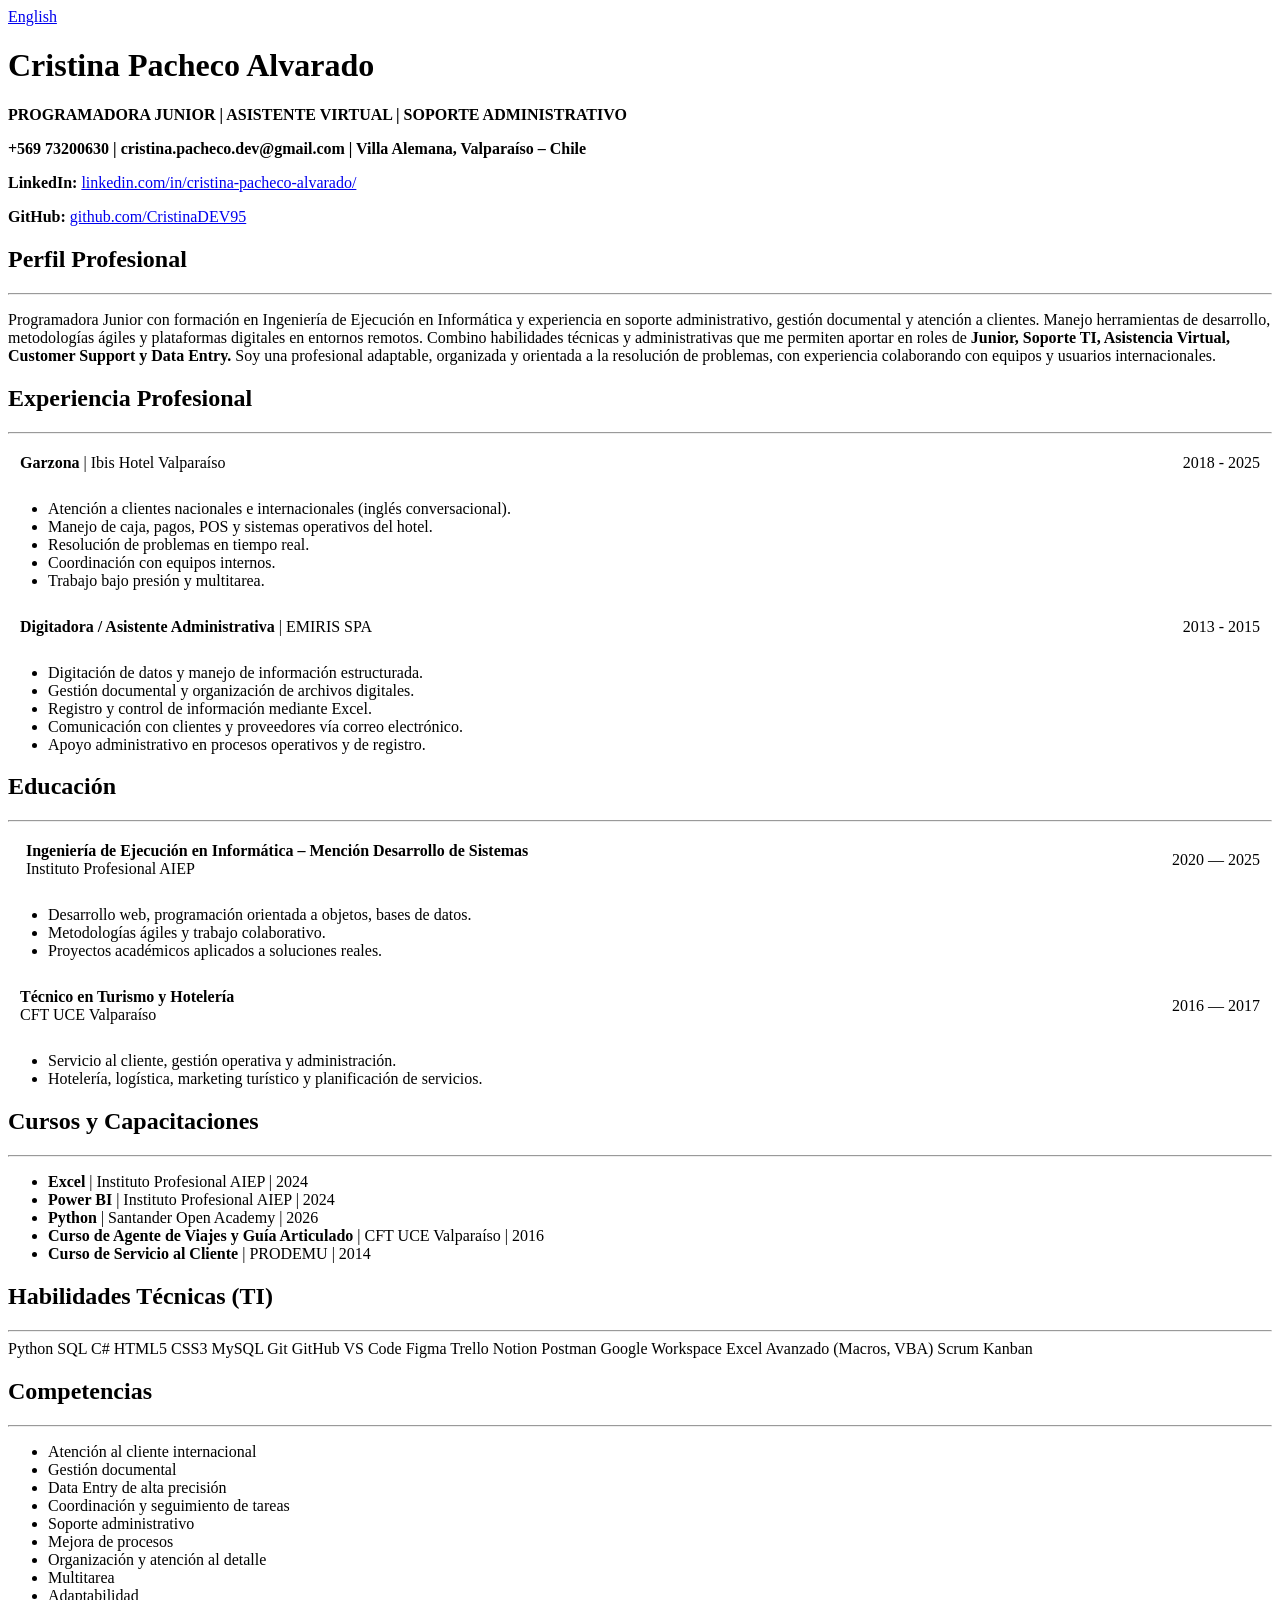
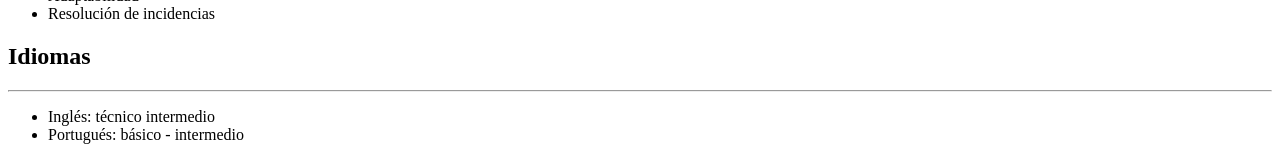
==== index.html @ 23bf9e2e "Add files via upload" ====
<!DOCTYPE html>
<html lang="es">
<head>
    <meta charset="UTF-8">
    <meta name="viewport" content="width=device-width, initial-scale=1.0">
    <title>Cristina Pacheco Alvarado – Resume</title>
    <link rel="stylesheet" href="style.css">
</head>

<body>

    <!-- Botón flotante para cambiar a inglés -->
    <div class="language-switch">
        <a href="english.html">English</a>
    </div>

    <div class="container">
        <h1>Cristina Pacheco Alvarado</h1>
        <div class="header-info">
            <p><strong>PROGRAMADORA JUNIOR | ASISTENTE VIRTUAL | SOPORTE ADMINISTRATIVO</strong></p>
            <p><strong>+569 73200630 | cristina.pacheco.dev@gmail.com | Villa Alemana, Valparaíso – Chile</strong> </p>
            <p><strong>LinkedIn:</strong> <a href="https://linkedin.com/in/cristina-pacheco-alvarado/" target="_blank">linkedin.com/in/cristina-pacheco-alvarado/</a></p>
            <p><strong>GitHub:</strong> <a href="https://github.com/CristinaDEV95" target="_blank">github.com/CristinaDEV95</a></p>
        </div>

        <div class="section">
            <h2>Perfil Profesional</h2>
            <hr>
            <p>
                Programadora Junior con formación en Ingeniería de Ejecución en Informática y experiencia en soporte administrativo, gestión documental y atención a clientes. Manejo herramientas de desarrollo, metodologías ágiles y plataformas digitales en entornos remotos. Combino habilidades técnicas y administrativas que me permiten aportar en roles de <strong> Junior, Soporte TI, Asistencia Virtual, Customer Support y Data Entry.</strong> Soy una profesional adaptable, organizada y orientada a la resolución de problemas, con experiencia colaborando con equipos y usuarios internacionales.
            </p>
        </div>

        <div class="section">
            <h2>Experiencia Profesional</h2>
            <hr>
            <table style="width: 100%">
                <tr>
                    <td style="text-align: left; padding: 10px;"><strong>Garzona</strong> | Ibis Hotel Valparaíso</td>
                    <td style="text-align: right; padding: 10px;">2018 - 2025</td>
                </tr>
            </table>
            <ul>
                <li>Atención a clientes nacionales e internacionales (inglés conversacional).</li>
                <li>Manejo de caja, pagos, POS y sistemas operativos del hotel.</li>
                <li>Resolución de problemas en tiempo real.</li>
                <li>Coordinación con equipos internos.</li>
                <li>Trabajo bajo presión y multitarea.</li>
            </ul>

            <table style="width: 100%">
                <tr>
                    <td style="text-align: left; padding: 10px;"><strong>Digitadora / Asistente Administrativa</strong> | EMIRIS SPA</td>
                    <td style="text-align: right; padding: 10px;">2013 - 2015</td>
                </tr>
            </table>
            <ul>
                <li>Digitación de datos y manejo de información estructurada.</li>
                <li>Gestión documental y organización de archivos digitales.</li>
                <li>Registro y control de información mediante Excel.</li>
                <li>Comunicación con clientes y proveedores vía correo electrónico.</li>
                <li>Apoyo administrativo en procesos operativos y de registro.</li>
            </ul>
        </div>

        <div class="section">
            <h2>Educación</h2>
            <hr>

            <table style="width: 100%">
                <th>
                    <td style="text-align: left; padding: 10px;"><strong>Ingeniería de Ejecución en Informática – Mención Desarrollo de Sistemas</strong><br>Instituto Profesional AIEP</td>
                    <td style="text-align: right; padding: 10px;"> 2020 — 2025</td>
                </tr>
            </table>
            <ul>
                <li>Desarrollo web, programación orientada a objetos, bases de datos.</li>
                <li>Metodologías ágiles y trabajo colaborativo.</li>
                <li>Proyectos académicos aplicados a soluciones reales.</li>
            </ul>

            <table style="width: 100%">
                <tr>
                    <td style="text-align: left; padding: 10px;"><strong>Técnico en Turismo y Hotelería</strong><br>CFT UCE Valparaíso</td>
                    <td style="text-align: right; padding: 10px;"> 2016 — 2017</td>
                </tr>
            </table>
            <ul>
                <li>Servicio al cliente, gestión operativa y administración.</li>
                <li>Hotelería, logística, marketing turístico y planificación de servicios.</li>
            </ul>
        </div>

        <div class="section">
            <h2>Cursos y Capacitaciones</h2>
            <hr>
            <ul>
                <li><strong>Excel </strong> | Instituto Profesional AIEP | 2024</li>
                <li><strong>Power BI </strong> | Instituto Profesional AIEP | 2024</li>
                <li><strong>Python</strong> | Santander Open Academy | 2026</li>
                <li><strong>Curso de Agente de Viajes y Guía Articulado</strong> | CFT UCE Valparaíso | 2016</li>
                <li><strong>Curso de Servicio al Cliente</strong> | PRODEMU | 2014</li>
            </ul>      
        
        </div>
        <div class="section">
            <h2>Habilidades Técnicas (TI)</h2>
            <hr>
            <div class="skills">
                <span>Python</span>
                <span>SQL</span>
                <span>C#</span>
                <span>HTML5</span>
                <span>CSS3</span>
                <span>MySQL</span>
                <span>Git</span>
                <span>GitHub</span>
                <span>VS Code</span>
                <span>Figma</span>
                <span>Trello</span>
                <span>Notion</span>
                <span>Postman</span>
                <span>Google Workspace</span>
                <span>Excel Avanzado (Macros, VBA)</span>
                <span>Scrum</span>
                <span>Kanban</span>
            </div>
        </div>

        <div class="section">
            <h2>Competencias</h2>
            <hr>
            <ul>
                <li>Atención al cliente internacional</li>
                <li>Gestión documental</li>
                <li>Data Entry de alta precisión</li>
                <li>Coordinación y seguimiento de tareas</li>
                <li>Soporte administrativo</li>
                <li>Mejora de procesos</li>
                <li>Organización y atención al detalle</li>
                <li>Multitarea</li>
                <li>Adaptabilidad</li>
                <li>Resolución de incidencias</li>
            </ul>
        </div>

        <div class="section">
            <h2>Idiomas</h2>
            <hr>
            <div class="skills">
                <ul>
                    <li>Inglés: técnico intermedio</li>
                    <li>Portugués: básico - intermedio</li>
                </ul>
            </div>
        </div>
    </div>
</body>
</html>
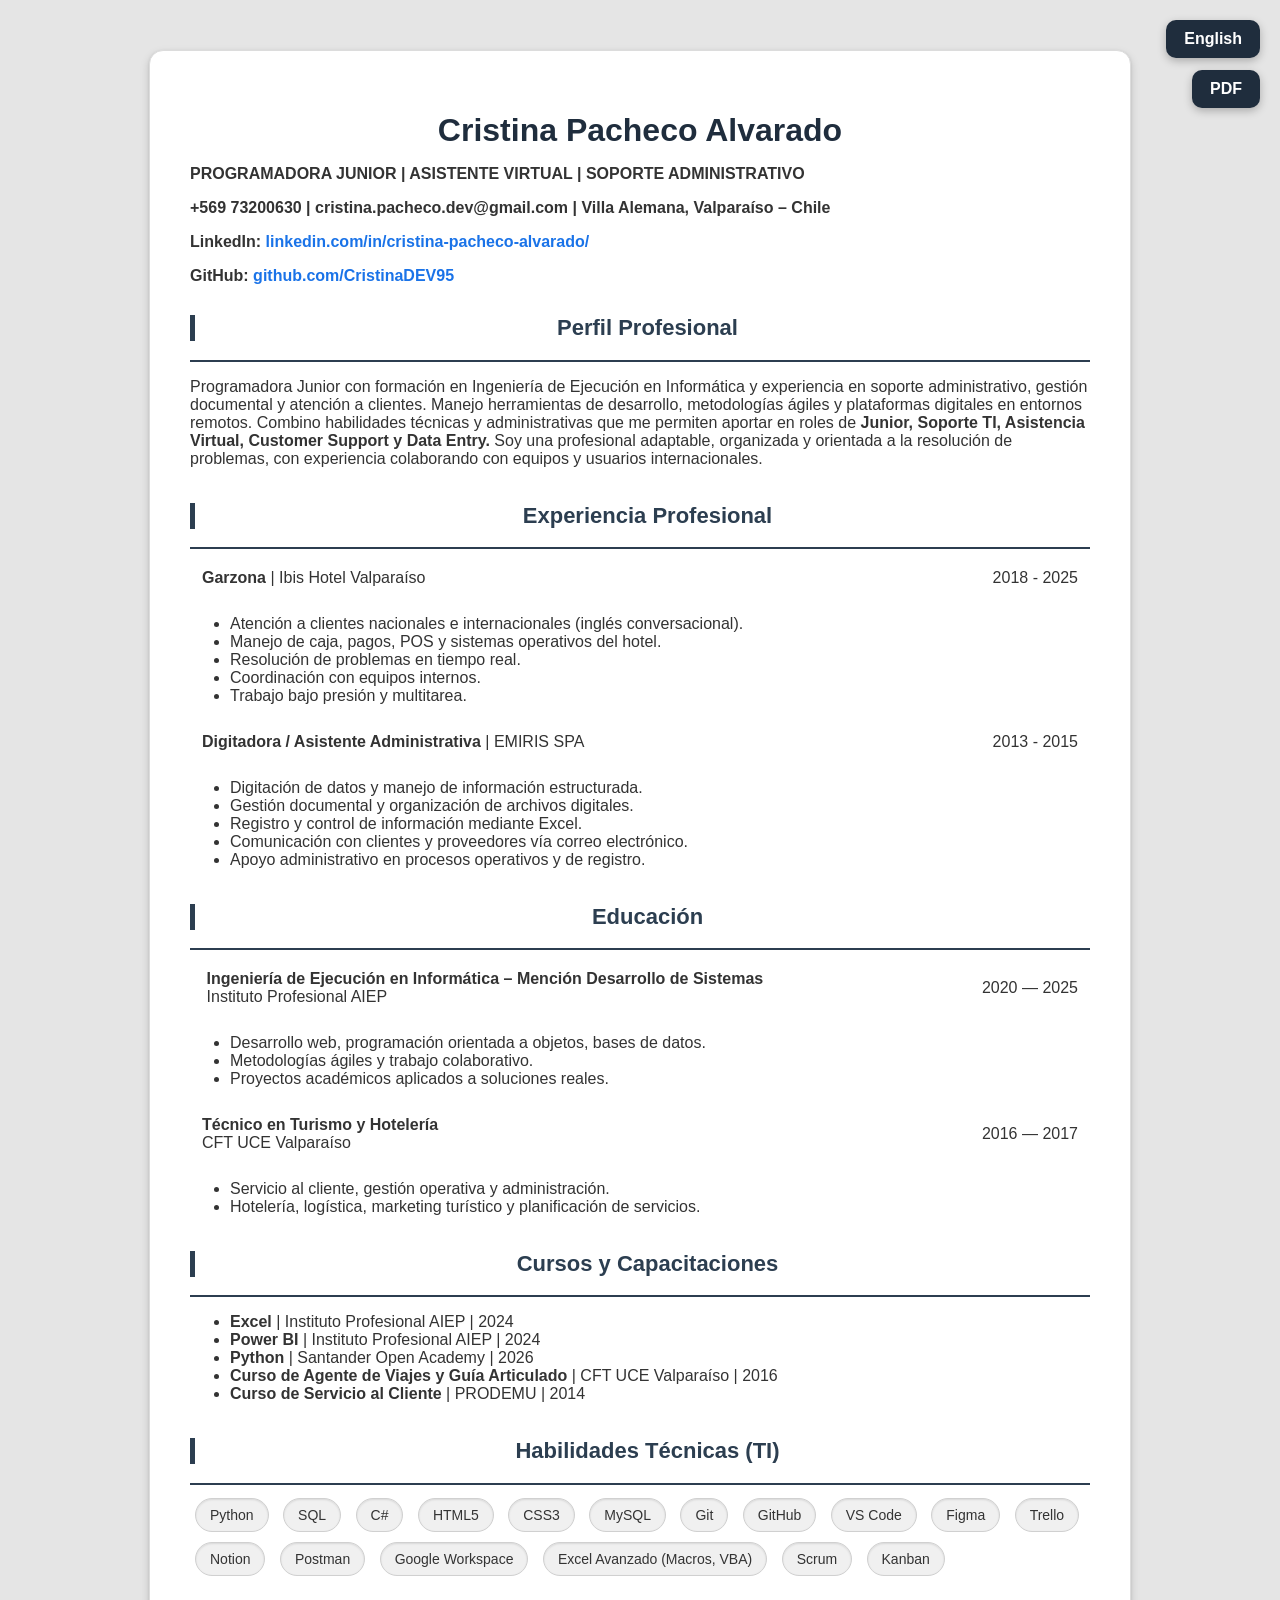
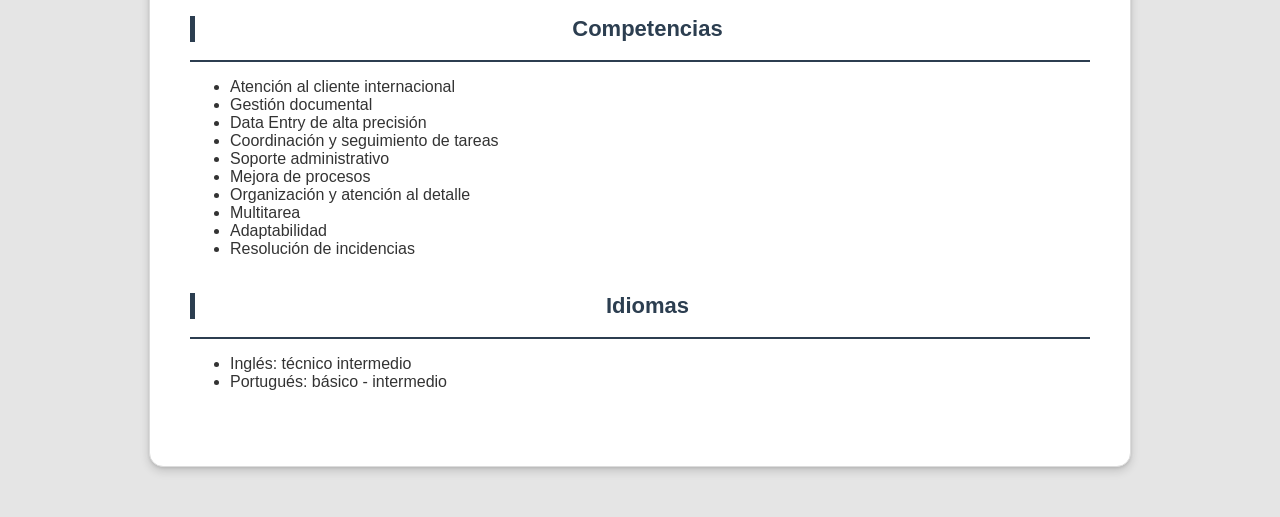
==== commit 3c95df5f: "Update index.html Add a download link for the PDF CV." ====
--- a/index.html
+++ b/index.html
@@ -12,6 +12,10 @@
     <!-- Botón flotante para cambiar a inglés -->
     <div class="language-switch">
         <a href="english.html">English</a>
+    </div>
+      
+    <div class="download_pdf">
+        <a href="doc_/CV_esp_Cristina_Pacheco.pdf" target="_blank">PDF</a>
     </div>
 
     <div class="container">
@@ -156,4 +160,4 @@
         </div>
     </div>
 </body>
-</html>+</html>
--- a/style.css
+++ b/style.css
@@ -0,0 +1,108 @@
+body {
+    font-family: 'Segoe UI', Arial, sans-serif;
+    margin: 0;
+    padding: 0;
+    background: #e5e5e5; /* Fondo tipo hardboard */
+    color: #333;
+    ;
+}
+
+/* Contenedor principal estilo tarjeta */
+.container {
+    max-width: 900px;
+    margin: 50px auto;
+    background: #ffffff;
+    padding: 40px;
+    border-radius: 14px;
+    box-shadow: 
+        0 4px 10px rgba(0,0,0,0.15),
+        0 1px 3px rgba(0,0,0,0.1);
+    border: 1px solid #dcdcdc;
+}
+
+/* Títulos */
+h1 {
+    text-align: center;
+    font-size: 32px;
+    margin-bottom: 10px;
+    color: #1f2d3d;
+}
+
+h2 {
+    text-align: center;
+    font-size: 22px;
+    margin-top: 30px;
+    color: #2c3e50;
+    border-left: 5px solid #2c3e50;
+    padding-left: 10px;
+}
+
+/* Secciones */
+.section {
+    margin-bottom: 35px;
+}
+
+/* Chips de habilidades */
+.skills span {
+    display: inline-block;
+    background: #f0f0f0;
+    padding: 8px 14px;
+    margin: 5px;
+    border-radius: 20px;
+    font-size: 14px;
+    border: 1px solid #d0d0d0;
+    box-shadow: inset 0 1px 2px rgba(0,0,0,0.1);
+}
+
+/* Enlaces */
+a {
+    color: #1a73e8;
+    text-decoration: none;
+    font-weight: 600;
+}
+a:hover {
+    text-decoration: underline;
+}
+
+/* Botón flotante de idioma */
+.language-switch {
+    position: fixed;
+    top: 20px;
+    right: 20px;
+    background: #1f2d3d;
+    padding: 10px 18px;
+    border-radius: 10px;
+    box-shadow: 0 3px 8px rgba(0,0,0,0.25);
+    z-index: 999;
+}
+.language-switch a {
+    color: white;
+    font-weight: bold;
+}
+.language-switch a:hover {
+    text-decoration: underline;
+}
+
+.download_pdf {
+    position: fixed;
+    top: 70px;
+    right: 20px;
+    background: #1f2d3d;
+    padding: 10px 18px;
+    border-radius: 10px;
+    box-shadow: 0 3px 8px rgba(0,0,0,0.25);
+    z-index: 999;
+}
+.download_pdf a {
+    color: white;
+    font-weight: bold;
+}
+.download_pdf a:hover {
+    text-decoration: underline;
+}
+
+hr {
+    border: 1px solid #2c3e50;
+    margin: 1px 1;
+}
+
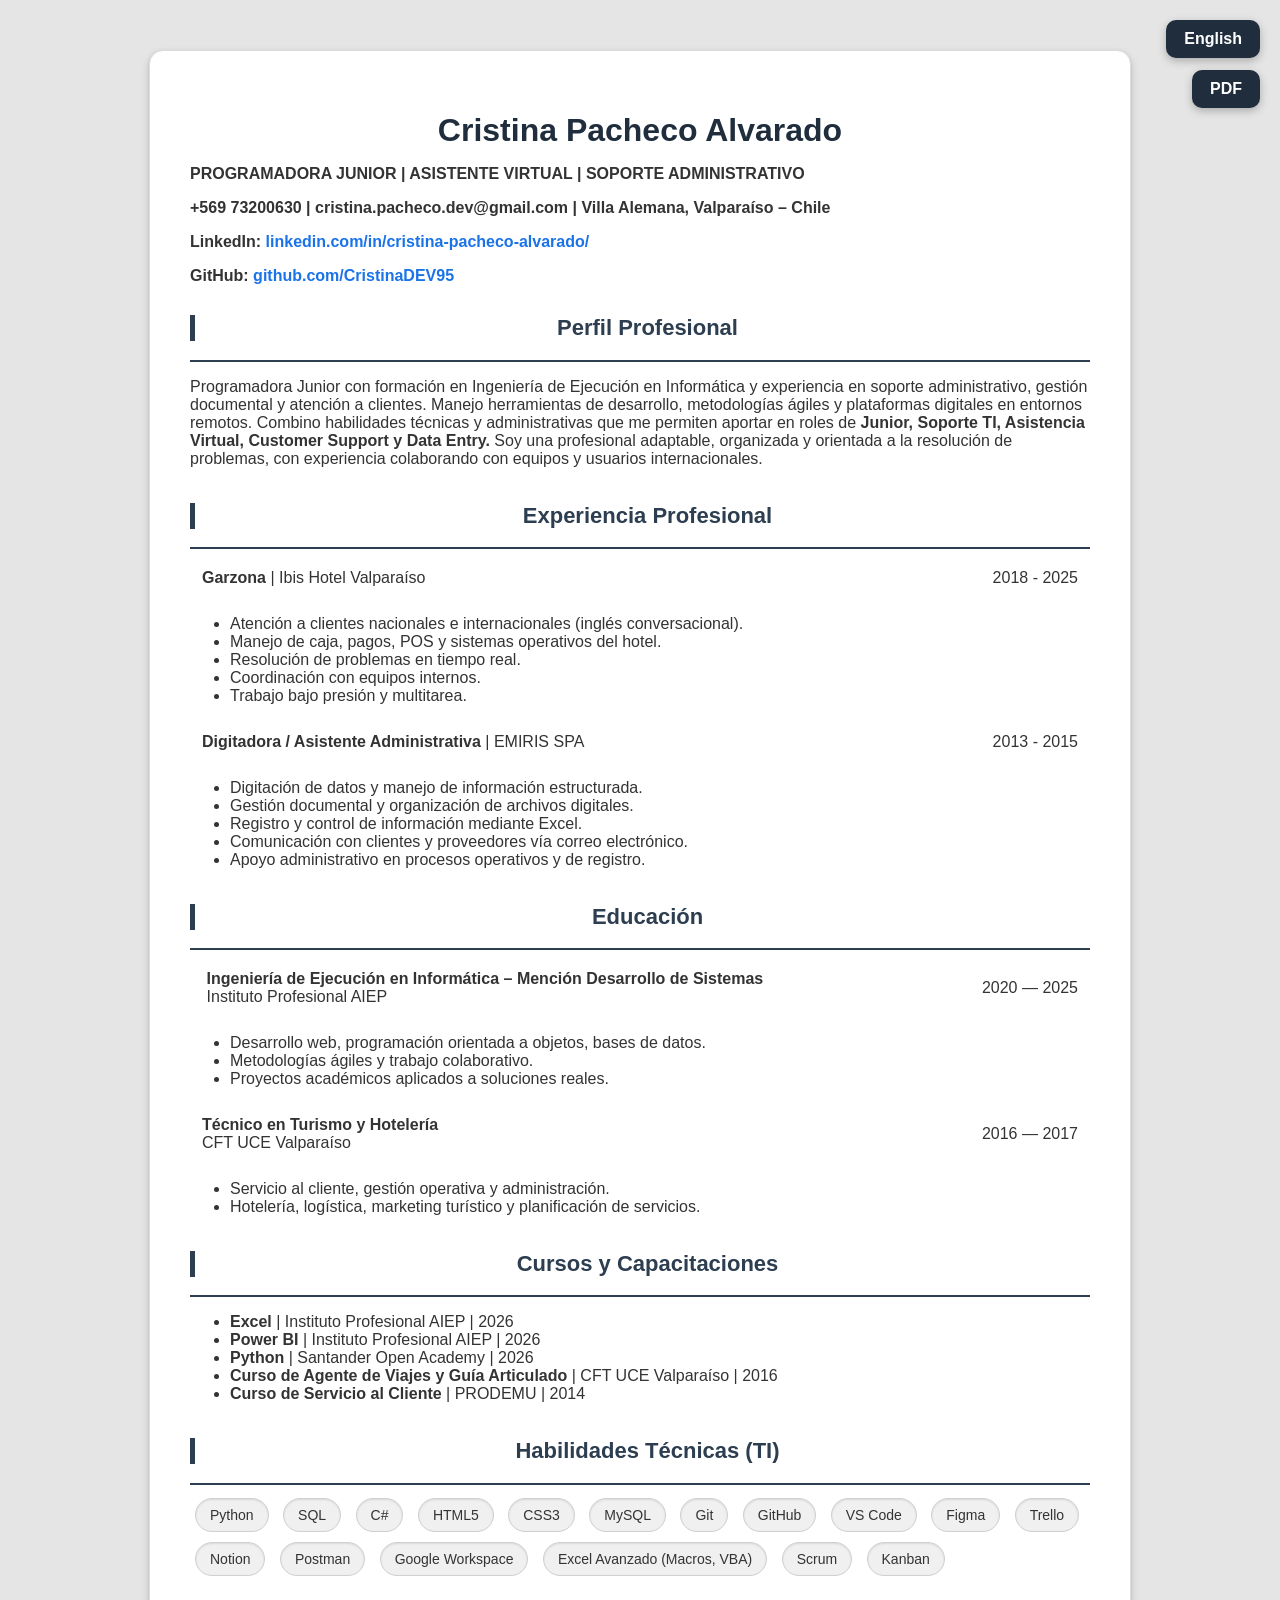
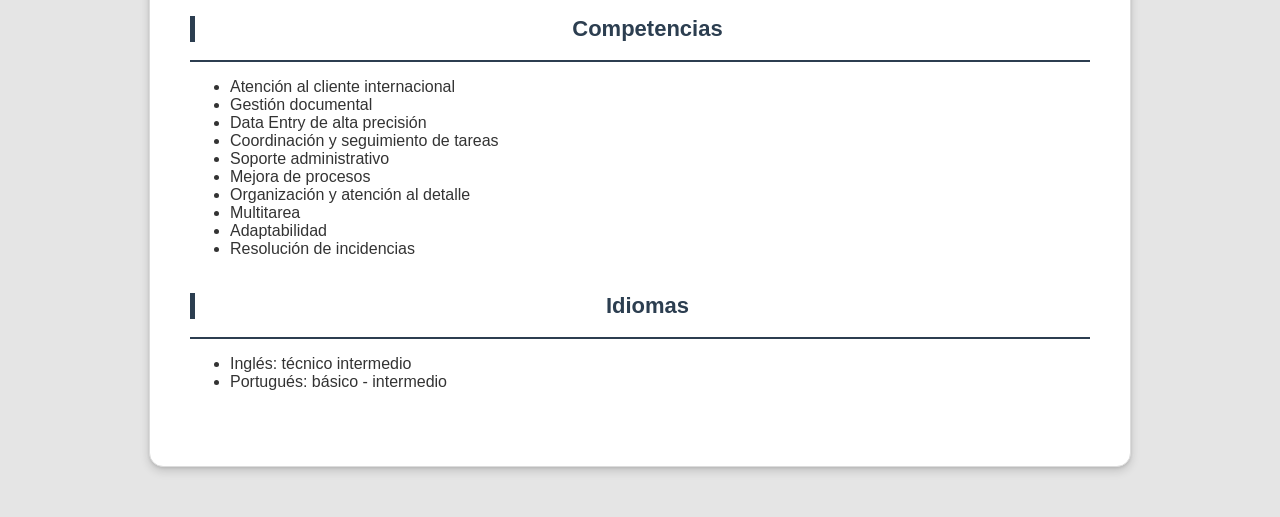
==== commit 765976eb: "Update index.html" ====
--- a/index.html
+++ b/index.html
@@ -99,8 +99,8 @@
             <h2>Cursos y Capacitaciones</h2>
             <hr>
             <ul>
-                <li><strong>Excel </strong> | Instituto Profesional AIEP | 2024</li>
-                <li><strong>Power BI </strong> | Instituto Profesional AIEP | 2024</li>
+                <li><strong>Excel </strong> | Instituto Profesional AIEP | 2026</li>
+                <li><strong>Power BI </strong> | Instituto Profesional AIEP | 2026</li>
                 <li><strong>Python</strong> | Santander Open Academy | 2026</li>
                 <li><strong>Curso de Agente de Viajes y Guía Articulado</strong> | CFT UCE Valparaíso | 2016</li>
                 <li><strong>Curso de Servicio al Cliente</strong> | PRODEMU | 2014</li>
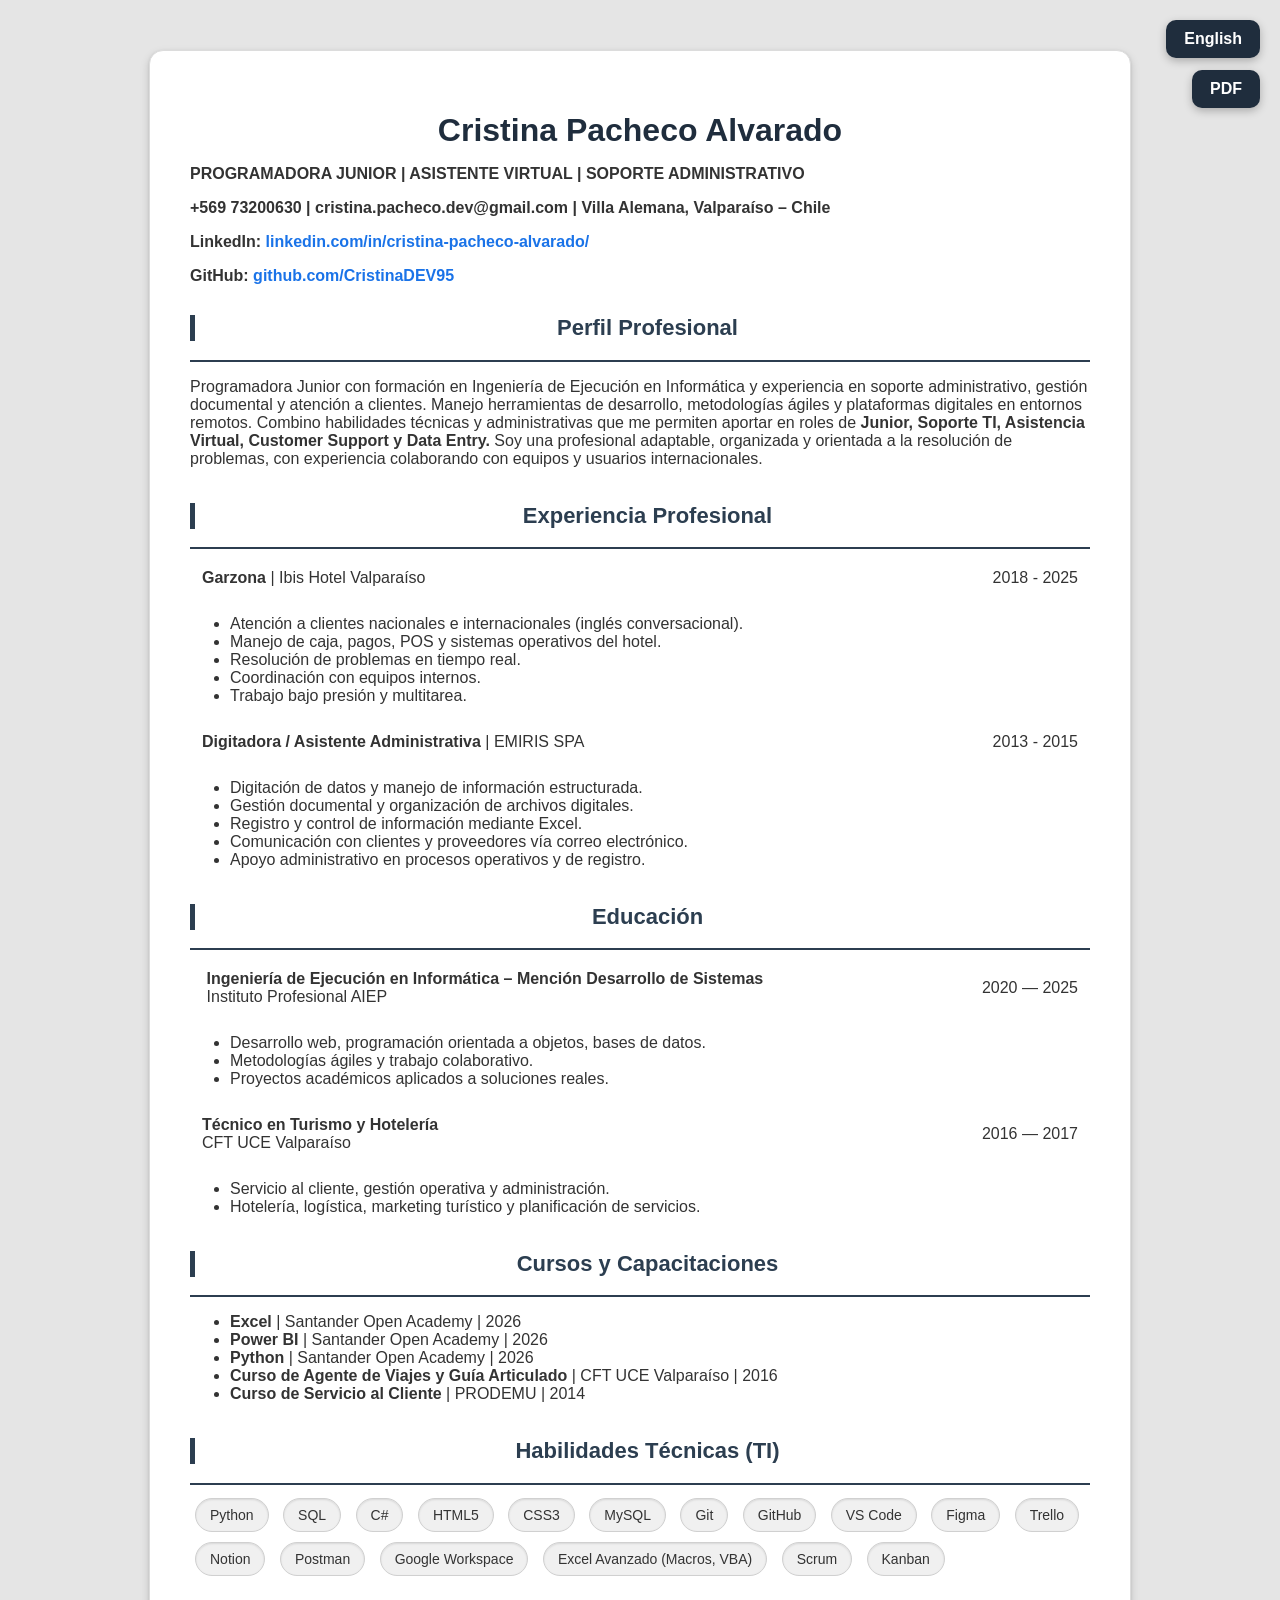
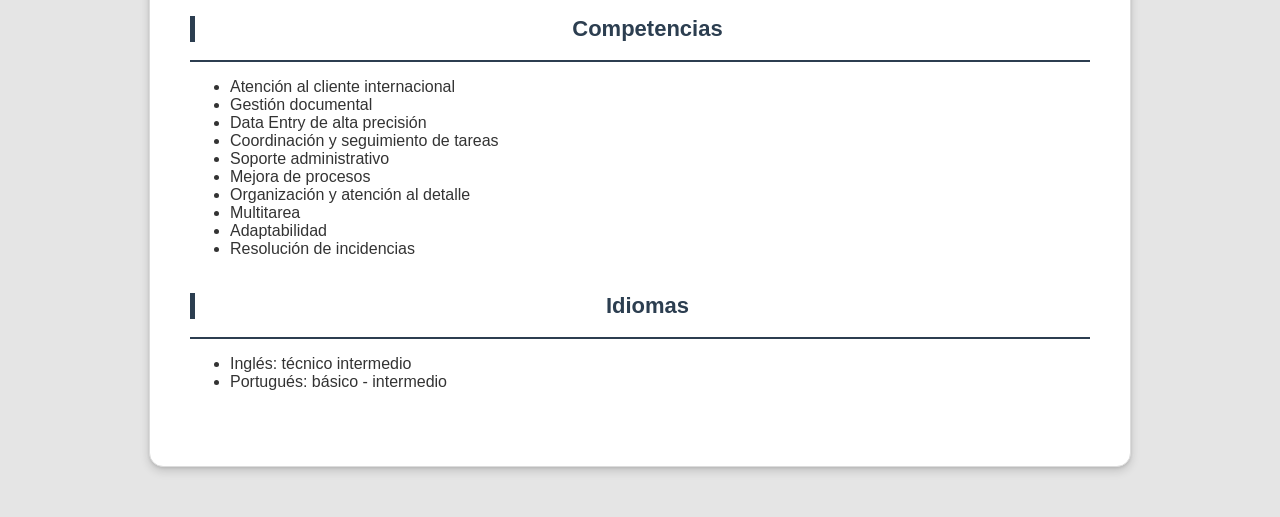
==== commit e0a11ddf: "Update index.html Updated course information and changed institutions." ====
--- a/index.html
+++ b/index.html
@@ -13,7 +13,8 @@
     <div class="language-switch">
         <a href="english.html">English</a>
     </div>
-      
+
+    
     <div class="download_pdf">
         <a href="doc_/CV_esp_Cristina_Pacheco.pdf" target="_blank">PDF</a>
     </div>
@@ -99,8 +100,8 @@
             <h2>Cursos y Capacitaciones</h2>
             <hr>
             <ul>
-                <li><strong>Excel </strong> | Instituto Profesional AIEP | 2026</li>
-                <li><strong>Power BI </strong> | Instituto Profesional AIEP | 2026</li>
+                <li><strong>Excel </strong> | Santander Open Academy | 2026</li>
+                <li><strong>Power BI </strong> | Santander Open Academy | 2026</li>
                 <li><strong>Python</strong> | Santander Open Academy | 2026</li>
                 <li><strong>Curso de Agente de Viajes y Guía Articulado</strong> | CFT UCE Valparaíso | 2016</li>
                 <li><strong>Curso de Servicio al Cliente</strong> | PRODEMU | 2014</li>
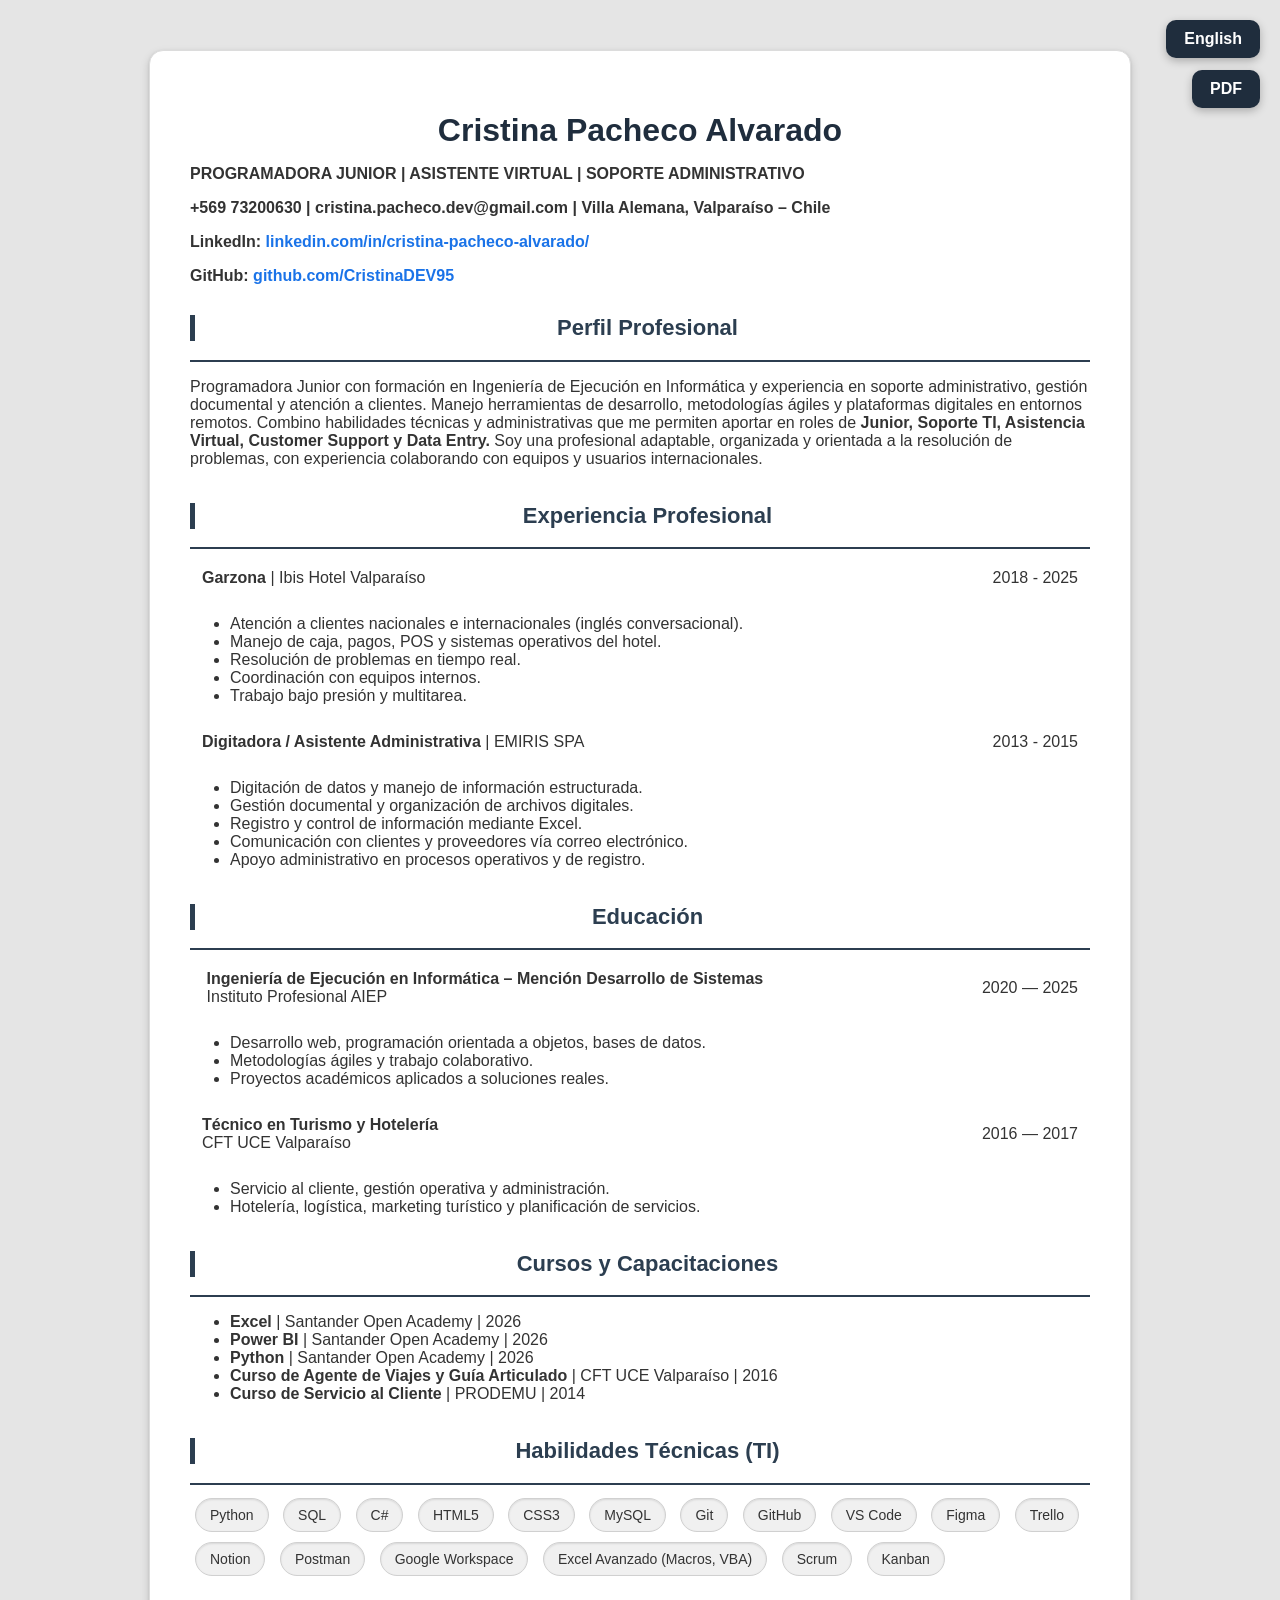
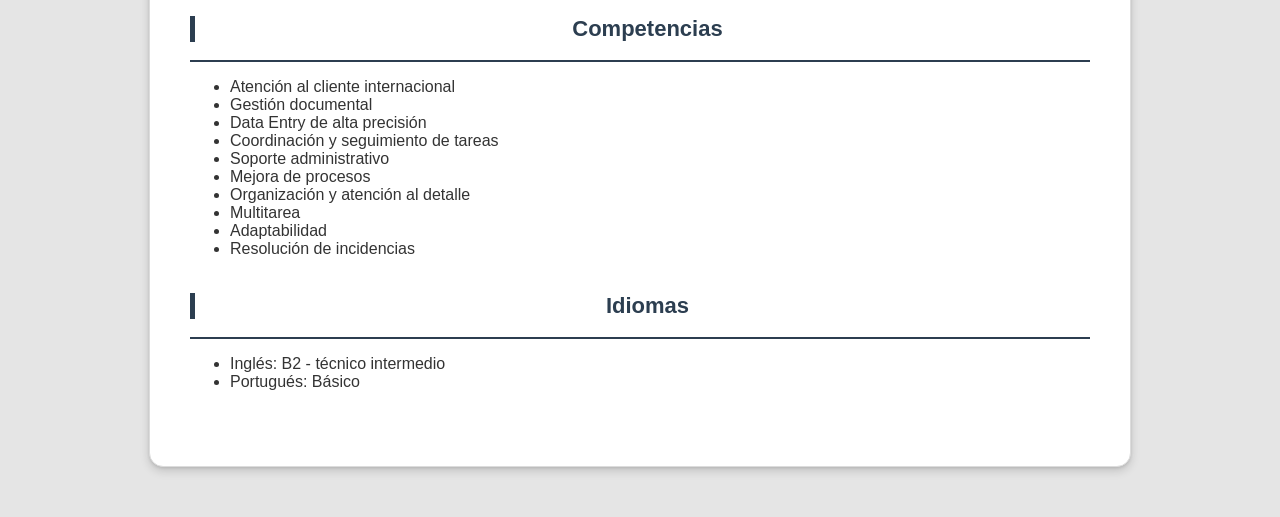
==== commit e69ac108: "#" ====
--- a/index.html
+++ b/index.html
@@ -16,7 +16,7 @@
 
     
     <div class="download_pdf">
-        <a href="doc_/CV_esp_Cristina_Pacheco.pdf" target="_blank">PDF</a>
+        <a href="doc_/0CV_esp_Cristina Pacheco.pdf" target="_blank">PDF</a>
     </div>
 
     <div class="container">
@@ -154,8 +154,8 @@
             <hr>
             <div class="skills">
                 <ul>
-                    <li>Inglés: técnico intermedio</li>
-                    <li>Portugués: básico - intermedio</li>
+                    <li>Inglés: B2 - técnico intermedio</li>
+                    <li>Portugués: Básico</li>
                 </ul>
             </div>
         </div>
